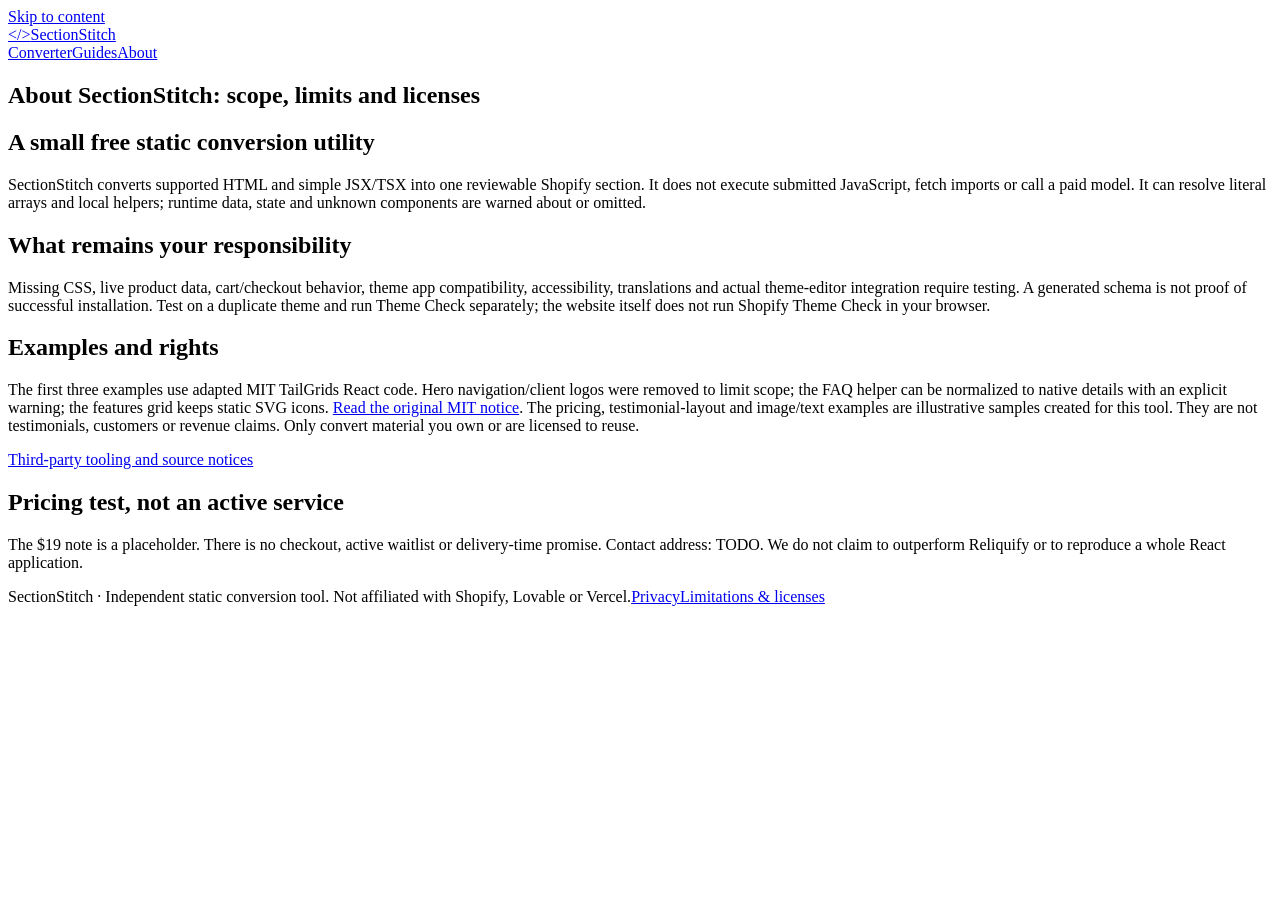
==== about/index.html @ 0855ffe8 "SectionStitch static site" ====
<!doctype html><html lang="en"><head><meta charset="utf-8"><meta name="viewport" content="width=device-width,initial-scale=1"><title>About SectionStitch: scope, limits and licenses | SectionStitch</title><meta name="description" content="What the static SectionStitch converter supports, what is omitted, how its examples are licensed and what its validation results do not prove."><link rel="canonical" href="https://xhq52465840.github.io/sectionstitch/about/"><meta name="robots" content="index,follow"><meta property="og:type" content="article"><meta property="og:title" content="About SectionStitch: scope, limits and licenses"><meta property="og:description" content="What the static SectionStitch converter supports, what is omitted, how its examples are licensed and what its validation results do not prove."><meta property="og:url" content="https://xhq52465840.github.io/sectionstitch/about/"><meta property="og:image" content="https://xhq52465840.github.io/sectionstitch/assets/og.png"><meta name="twitter:card" content="summary_large_image"><link rel="icon" href="/sectionstitch/assets/favicon.svg" type="image/svg+xml"><link rel="stylesheet" href="/sectionstitch/assets/site.css"><script type="application/ld+json">{"@context": "https://schema.org", "@type": "WebPage", "name": "About SectionStitch: scope, limits and licenses", "url": "https://xhq52465840.github.io/sectionstitch/about/"}</script></head><body><a class="skip" href="#main">Skip to content</a><header><nav class="wrap"><a href="/sectionstitch/" class="brand"><span class="brand-mark">&lt;/&gt;</span>SectionStitch</a><div class="navlinks"><a href="/sectionstitch/#tool">Converter</a><a href="/sectionstitch/guides/">Guides</a><a href="/sectionstitch/about/">About</a></div></nav></header><main id="main" class="wrap"><article><h1>About SectionStitch: scope, limits and licenses</h1><h2>A small free static conversion utility</h2><p>SectionStitch converts supported HTML and simple JSX/TSX into one reviewable Shopify section. It does not execute submitted JavaScript, fetch imports or call a paid model. It can resolve literal arrays and local helpers; runtime data, state and unknown components are warned about or omitted.</p><h2>What remains your responsibility</h2><p>Missing CSS, live product data, cart/checkout behavior, theme app compatibility, accessibility, translations and actual theme-editor integration require testing. A generated schema is not proof of successful installation. Test on a duplicate theme and run Theme Check separately; the website itself does not run Shopify Theme Check in your browser.</p><h2>Examples and rights</h2><p>The first three examples use adapted MIT TailGrids React code. Hero navigation/client logos were removed to limit scope; the FAQ helper can be normalized to native details with an explicit warning; the features grid keeps static SVG icons. <a href="/sectionstitch/assets/LICENSE-TailGrids.txt">Read the original MIT notice</a>. The pricing, testimonial-layout and image/text examples are illustrative samples created for this tool. They are not testimonials, customers or revenue claims. Only convert material you own or are licensed to reuse.</p><p><a href="/sectionstitch/assets/THIRD_PARTY_NOTICES.txt">Third-party tooling and source notices</a></p><h2>Pricing test, not an active service</h2><p>The $19 note is a placeholder. There is no checkout, active waitlist or delivery-time promise. Contact address: TODO. We do not claim to outperform Reliquify or to reproduce a whole React application.</p></article></main><footer><div class="wrap footer-row"><span>SectionStitch · Independent static conversion tool. Not affiliated with Shopify, Lovable or Vercel.</span><span><a href="/sectionstitch/privacy/">Privacy</a><a href="/sectionstitch/about/">Limitations & licenses</a></span></div></footer></body></html>
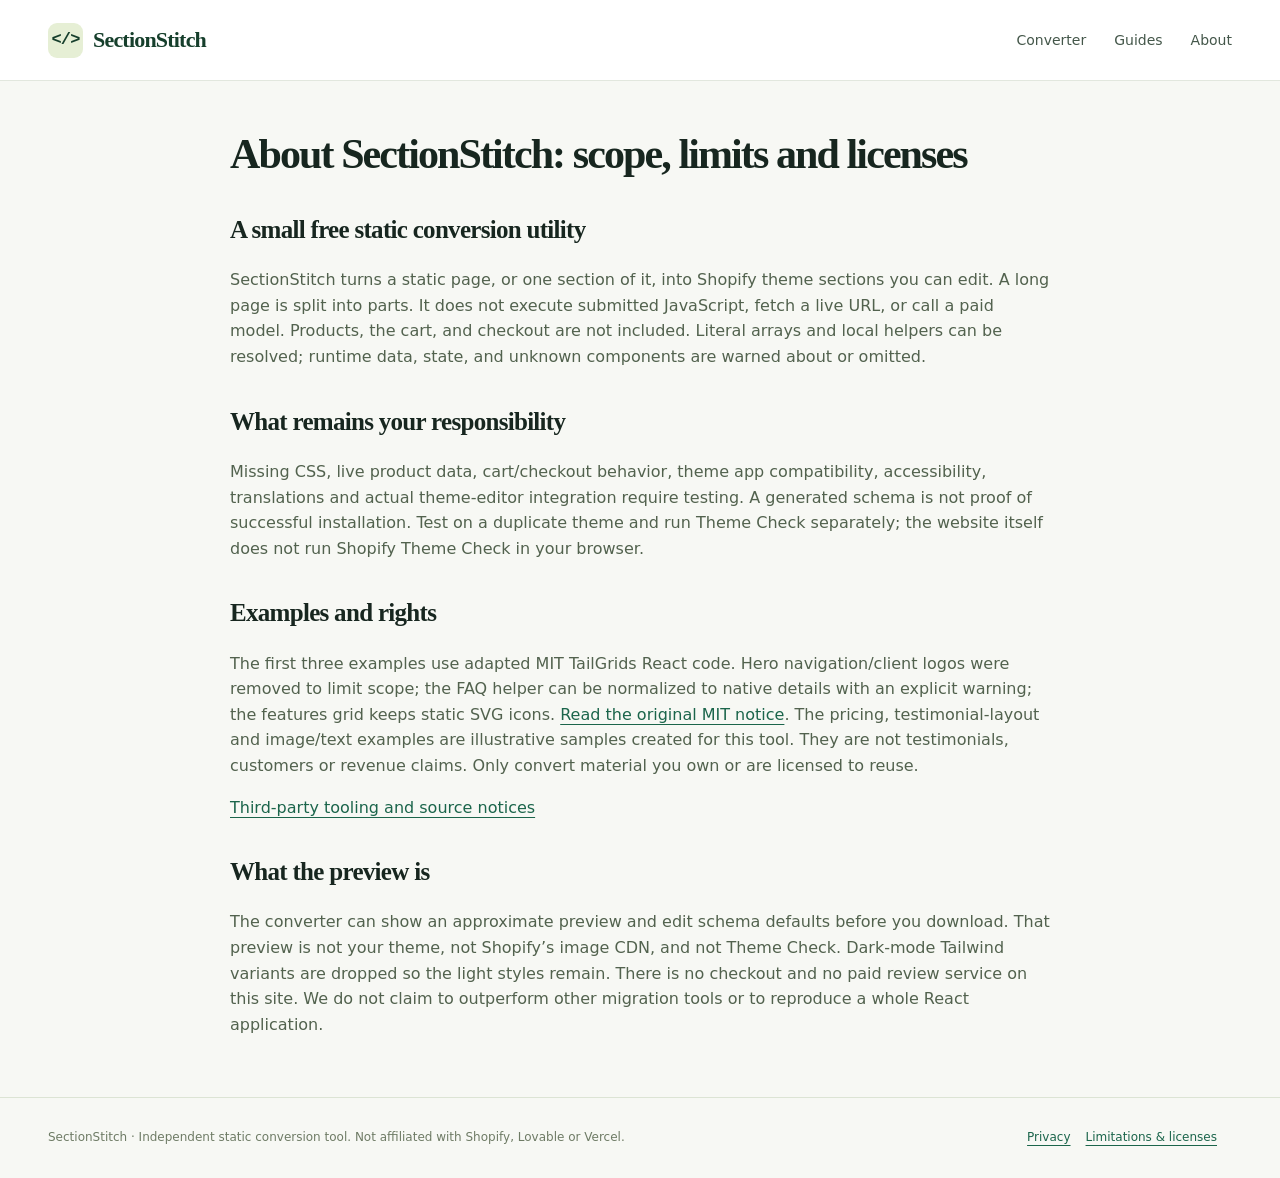
==== commit c0958f92: "Make the section tool usable before parking the idea. Show a preview and editable fields, split a pa" ====
--- a/about/index.html
+++ b/about/index.html
@@ -1 +1 @@
-<!doctype html><html lang="en"><head><meta charset="utf-8"><meta name="viewport" content="width=device-width,initial-scale=1"><title>About SectionStitch: scope, limits and licenses | SectionStitch</title><meta name="description" content="What the static SectionStitch converter supports, what is omitted, how its examples are licensed and what its validation results do not prove."><link rel="canonical" href="https://xhq52465840.github.io/sectionstitch/about/"><meta name="robots" content="index,follow"><meta property="og:type" content="article"><meta property="og:title" content="About SectionStitch: scope, limits and licenses"><meta property="og:description" content="What the static SectionStitch converter supports, what is omitted, how its examples are licensed and what its validation results do not prove."><meta property="og:url" content="https://xhq52465840.github.io/sectionstitch/about/"><meta property="og:image" content="https://xhq52465840.github.io/sectionstitch/assets/og.png"><meta name="twitter:card" content="summary_large_image"><link rel="icon" href="/sectionstitch/assets/favicon.svg" type="image/svg+xml"><link rel="stylesheet" href="/sectionstitch/assets/site.css"><script type="application/ld+json">{"@context": "https://schema.org", "@type": "WebPage", "name": "About SectionStitch: scope, limits and licenses", "url": "https://xhq52465840.github.io/sectionstitch/about/"}</script></head><body><a class="skip" href="#main">Skip to content</a><header><nav class="wrap"><a href="/sectionstitch/" class="brand"><span class="brand-mark">&lt;/&gt;</span>SectionStitch</a><div class="navlinks"><a href="/sectionstitch/#tool">Converter</a><a href="/sectionstitch/guides/">Guides</a><a href="/sectionstitch/about/">About</a></div></nav></header><main id="main" class="wrap"><article><h1>About SectionStitch: scope, limits and licenses</h1><h2>A small free static conversion utility</h2><p>SectionStitch converts supported HTML and simple JSX/TSX into one reviewable Shopify section. It does not execute submitted JavaScript, fetch imports or call a paid model. It can resolve literal arrays and local helpers; runtime data, state and unknown components are warned about or omitted.</p><h2>What remains your responsibility</h2><p>Missing CSS, live product data, cart/checkout behavior, theme app compatibility, accessibility, translations and actual theme-editor integration require testing. A generated schema is not proof of successful installation. Test on a duplicate theme and run Theme Check separately; the website itself does not run Shopify Theme Check in your browser.</p><h2>Examples and rights</h2><p>The first three examples use adapted MIT TailGrids React code. Hero navigation/client logos were removed to limit scope; the FAQ helper can be normalized to native details with an explicit warning; the features grid keeps static SVG icons. <a href="/sectionstitch/assets/LICENSE-TailGrids.txt">Read the original MIT notice</a>. The pricing, testimonial-layout and image/text examples are illustrative samples created for this tool. They are not testimonials, customers or revenue claims. Only convert material you own or are licensed to reuse.</p><p><a href="/sectionstitch/assets/THIRD_PARTY_NOTICES.txt">Third-party tooling and source notices</a></p><h2>Pricing test, not an active service</h2><p>The $19 note is a placeholder. There is no checkout, active waitlist or delivery-time promise. Contact address: TODO. We do not claim to outperform Reliquify or to reproduce a whole React application.</p></article></main><footer><div class="wrap footer-row"><span>SectionStitch · Independent static conversion tool. Not affiliated with Shopify, Lovable or Vercel.</span><span><a href="/sectionstitch/privacy/">Privacy</a><a href="/sectionstitch/about/">Limitations & licenses</a></span></div></footer></body></html>+<!doctype html><html lang="en"><head><meta charset="utf-8"><meta name="viewport" content="width=device-width,initial-scale=1"><title>About SectionStitch: scope, limits and licenses | SectionStitch</title><meta name="description" content="What the static SectionStitch converter supports, what is omitted, how its examples are licensed and what its validation results do not prove."><link rel="canonical" href="https://xhq52465840.github.io/sectionstitch/about/"><meta name="robots" content="index,follow"><meta property="og:type" content="article"><meta property="og:title" content="About SectionStitch: scope, limits and licenses"><meta property="og:description" content="What the static SectionStitch converter supports, what is omitted, how its examples are licensed and what its validation results do not prove."><meta property="og:url" content="https://xhq52465840.github.io/sectionstitch/about/"><meta property="og:image" content="https://xhq52465840.github.io/sectionstitch/assets/og.png"><meta name="twitter:card" content="summary_large_image"><link rel="icon" href="../assets/favicon.svg" type="image/svg+xml"><link rel="stylesheet" href="../assets/site.css"><script type="application/ld+json">{"@context": "https://schema.org", "@type": "WebPage", "name": "About SectionStitch: scope, limits and licenses", "url": "https://xhq52465840.github.io/sectionstitch/about/"}</script></head><body><a class="skip" href="#main">Skip to content</a><header><nav class="wrap"><a href="../" class="brand"><span class="brand-mark">&lt;/&gt;</span>SectionStitch</a><div class="navlinks"><a href="../#tool">Converter</a><a href="../guides/">Guides</a><a href="../about/">About</a></div></nav></header><main id="main" class="wrap"><article><h1>About SectionStitch: scope, limits and licenses</h1><h2>A small free static conversion utility</h2><p>SectionStitch turns a static page, or one section of it, into Shopify theme sections you can edit. A long page is split into parts. It does not execute submitted JavaScript, fetch a live URL, or call a paid model. Products, the cart, and checkout are not included. Literal arrays and local helpers can be resolved; runtime data, state, and unknown components are warned about or omitted.</p><h2>What remains your responsibility</h2><p>Missing CSS, live product data, cart/checkout behavior, theme app compatibility, accessibility, translations and actual theme-editor integration require testing. A generated schema is not proof of successful installation. Test on a duplicate theme and run Theme Check separately; the website itself does not run Shopify Theme Check in your browser.</p><h2>Examples and rights</h2><p>The first three examples use adapted MIT TailGrids React code. Hero navigation/client logos were removed to limit scope; the FAQ helper can be normalized to native details with an explicit warning; the features grid keeps static SVG icons. <a href="../assets/LICENSE-TailGrids.txt">Read the original MIT notice</a>. The pricing, testimonial-layout and image/text examples are illustrative samples created for this tool. They are not testimonials, customers or revenue claims. Only convert material you own or are licensed to reuse.</p><p><a href="../assets/THIRD_PARTY_NOTICES.txt">Third-party tooling and source notices</a></p><h2>What the preview is</h2><p>The converter can show an approximate preview and edit schema defaults before you download. That preview is not your theme, not Shopify’s image CDN, and not Theme Check. Dark-mode Tailwind variants are dropped so the light styles remain. There is no checkout and no paid review service on this site. We do not claim to outperform other migration tools or to reproduce a whole React application.</p></article></main><footer><div class="wrap footer-row"><span>SectionStitch · Independent static conversion tool. Not affiliated with Shopify, Lovable or Vercel.</span><span><a href="../privacy/">Privacy</a><a href="../about/">Limitations & licenses</a></span></div></footer></body></html>
--- a/assets/site.css
+++ b/assets/site.css
@@ -0,0 +1,67 @@
+:root{font-family:Inter,ui-sans-serif,system-ui,-apple-system,BlinkMacSystemFont,"Segoe UI",sans-serif;color:#17261f;background:#f7f8f4;font-synthesis:none;line-height:1.6}*{box-sizing:border-box}body{margin:0}a{color:#1b654b;text-underline-offset:4px}a:hover{color:#0e392a}button,input,textarea,select{font:inherit}button,a,input,textarea,select{outline-offset:4px}button{cursor:pointer}button:disabled{cursor:not-allowed;opacity:.48}button:focus-visible,a:focus-visible,textarea:focus-visible,input:focus-visible,select:focus-visible{outline:3px solid #77ad54}.wrap{max-width:1240px;margin:auto;padding:0 28px}header{background:#fff;border-bottom:1px solid #e2e7de}nav{display:flex;justify-content:space-between;align-items:center;min-height:80px;gap:20px}.brand{font-weight:800;color:#163f2c;text-decoration:none;font-size:22px;letter-spacing:-.8px;display:flex;align-items:center;gap:10px}.brand-mark{display:grid;place-items:center;width:35px;height:35px;background:#e6efd5;border-radius:9px;font-family:monospace;font-size:17px}.navlinks{display:flex;gap:28px;font-size:14px}.navlinks a{text-decoration:none;color:#44574a}.hero{padding:64px 0 30px;display:flex;justify-content:space-between;gap:44px;align-items:center}.eyebrow{display:inline-flex;align-items:center;gap:8px;font-size:12px;font-weight:700;letter-spacing:.12em;text-transform:uppercase;color:#48703c}.dot{width:7px;height:7px;background:#6c9c40;border-radius:50%}h1{font-size:clamp(34px,4vw,52px);letter-spacing:-1.9px;line-height:1.12;max-width:790px;margin:15px 0 20px;font-weight:750}.hero p{color:#5b6a5d;max-width:720px;margin:0;font-size:17px}.hero-note{flex-shrink:0;max-width:200px;font-size:13px;border-left:1px solid #d6dfd0;padding:12px 0 12px 25px;color:#60705e}.hero-note strong{color:#355332;display:block;margin-bottom:7px}.tags{display:flex;gap:18px;flex-wrap:wrap;margin:24px 0 0;color:#63715f;font-size:12px}.tags span:before{content:'✓';color:#598233;margin-right:6px}.workspace{border:1px solid #d8e0d3;border-radius:16px;background:white;overflow:hidden;box-shadow:0 14px 45px #183c2010;margin:8px 0 25px}.toolbar{display:flex;justify-content:space-between;align-items:center;flex-wrap:wrap;gap:15px;padding:18px 22px;border-bottom:1px solid #e0e6db;background:#fbfcf9}.toolbar label{font-size:12px;color:#596b57;display:flex;gap:10px;align-items:center}.toolbar select,.toolbar input{font-size:13px;padding:8px 10px;border:1px solid #cfd9c9;border-radius:7px;background:white;max-width:260px;color:#273b2c}.editor-grid{display:grid;grid-template-columns:1fr 1fr}.editor{min-width:0}.editor+ .editor{border-left:1px solid #e1e6dd}.editor-title{padding:15px 22px;display:flex;justify-content:space-between;font-size:12px;color:#61715c;font-weight:600}.editor-title span{font-weight:400;color:#889181}.editor textarea{display:block;resize:vertical;border:0;border-radius:0;width:100%;height:360px;padding:0 22px 24px;font-family:ui-monospace,SFMono-Regular,Consolas,monospace;font-size:12px;line-height:1.7;color:#344837;background:#fff;tab-size:2}.editor.output textarea{background:#f3f6ef;color:#365a37}.editor.output .editor-title{background:#f3f6ef}.action-row{display:flex;justify-content:space-between;gap:18px;align-items:center;padding:18px 22px;border-top:1px solid #dde4d7}.button{display:inline-flex;align-items:center;justify-content:center;background:#23563d;color:white;border:1px solid #23563d;padding:11px 19px;border-radius:8px;font-size:13px;font-weight:650;text-decoration:none}.button:hover{background:#163f2b;color:white}.button.secondary{background:white;color:#345a3c;border-color:#c9d8c0}.actions{display:flex;gap:10px}.status{font-size:12px;color:#63765c;max-width:560px}.stats{font-size:12px;color:#315e3b;margin-bottom:6px}.warnings{padding:0 4px;margin:0 0 38px}.warnings summary{cursor:pointer;font-size:13px;color:#68745d}.warnings ul{font-size:13px;color:#6d674b;line-height:1.8;background:#f8f5e9;border:1px solid #e7e1c9;padding:18px 24px 18px 40px;border-radius:10px;max-height:230px;overflow:auto}.explainer{display:grid;grid-template-columns:repeat(3,1fr);gap:35px;padding:25px 0 45px;border-bottom:1px solid #dde4d7}.step{font-size:12px;color:#87977b;font-weight:700}.explainer h2{font-size:17px;letter-spacing:-.4px;margin:9px 0}.explainer p{font-size:14px;color:#66735f}.section{padding:36px 0}h2{font-size:26px;letter-spacing:-.7px;line-height:1.3}.guidegrid{display:grid;grid-template-columns:repeat(4,1fr);gap:14px}.guide-card{padding:21px;border:1px solid #dde4d7;border-radius:10px;background:#fff;text-decoration:none}.guide-card h3{font-size:15px;color:#243d2a;margin:0 0 10px;line-height:1.4}.guide-card p{font-size:12px;color:#6b7863;margin:0}.faq-grid{display:grid;grid-template-columns:1fr 1fr;gap:20px}.faq-grid details{border-bottom:1px solid #dce4d4;padding:16px 0;font-size:14px}.faq-grid summary{cursor:pointer;font-weight:600}.faq-grid p{color:#64745a}.monetize{padding:23px 28px;background:#eaf0e2;border-radius:12px;display:flex;justify-content:space-between;gap:20px;align-items:center}.monetize h2{font-size:19px;margin:0 0 5px}.monetize p{margin:0;font-size:13px;color:#617054}.disabled{pointer-events:none;opacity:.5}footer{border-top:1px solid #dce4d4;margin-top:50px;padding:30px 0;color:#6e7b65;font-size:12px}.footer-row{display:flex;justify-content:space-between;gap:20px;flex-wrap:wrap}.footer-row a{margin-right:15px}article{max-width:820px;margin:50px auto 60px}article h1{font-size:42px;max-width:none}article h2{font-size:25px;margin-top:36px}article p,article li{color:#52624e;font-size:16px}article pre{background:#182a20;color:#e3eddc;padding:22px;border-radius:10px;font-size:12px;overflow-x:auto;line-height:1.7}article code:not(pre code){background:#e9eddf;font-size:.9em;padding:2px 5px;border-radius:4px}.note{border-left:3px solid #8da961;background:#eff2e8;padding:16px 20px}.breadcrumbs{font-size:13px;color:#758268}.skip{position:absolute;left:-999px}.skip:focus{position:fixed;left:20px;top:10px;background:#fff;z-index:10;padding:10px}.related{padding:20px;background:#edf2e5;border-radius:10px;margin-top:35px}noscript{display:block;padding:16px;background:#fff0db} @media(max-width:800px){.wrap{padding:0 18px}.hero{padding:36px 0 25px}.hero-note{display:none}.editor-grid{grid-template-columns:1fr}.editor+.editor{border-left:0;border-top:1px solid #dde4d7}.editor textarea{height:250px}.guidegrid{grid-template-columns:1fr 1fr}.explainer{gap:20px}.action-row{align-items:flex-start;flex-direction:column}.toolbar{align-items:flex-start}.faq-grid{grid-template-columns:1fr}.monetize{align-items:flex-start;flex-direction:column}article h1{font-size:33px}.navlinks{gap:16px}.brand{font-size:19px}}@media(max-width:480px){.explainer{grid-template-columns:1fr}.guidegrid{grid-template-columns:1fr}.toolbar label{flex-direction:column;align-items:flex-start}.toolbar input{max-width:145px}.toolbar select{max-width:160px}.brand-mark{display:none}.actions{flex-wrap:wrap}.editor-title{padding:13px 17px}.editor textarea{padding:0 17px 17px}}@media(prefers-reduced-motion:reduce){*{scroll-behavior:auto!important}}
+.remember{font-size:12px;color:#596b57;display:flex;gap:8px;align-items:center}
+.remember input{margin:0}
+#open-file{padding:8px 12px}
+.workspace.drag{outline:2px dashed #23563d;outline-offset:-6px}
+.studio{margin:0 0 22px}
+.readiness{border-radius:12px;padding:14px 16px;margin-bottom:14px}
+.readiness h3{margin:0 0 6px;font-size:16px}
+.readiness p,.readiness li{margin:0;font-size:13px;color:#3f5144}
+.readiness ul{margin:8px 0 0;padding-left:18px}
+.readiness.ready{background:#e7f3ea;border:1px solid #b7d7c2}
+.readiness.review{background:#f8f5e9;border:1px solid #e7e1c9}
+.readiness.stop{background:#fdecea;border:1px solid #f0c2bc}
+.result-grid{display:grid;grid-template-columns:minmax(0,1.45fr) minmax(260px,.8fr);gap:14px;align-items:start}
+.preview-frame,.sim{border:1px solid #d8e0d3;border-radius:12px;background:#fff}
+.preview-bar{display:flex;justify-content:space-between;gap:12px;align-items:center;padding:10px 12px;border-bottom:1px solid #e0e6db;font-size:12px;color:#596b57}
+.hint{color:#889181}
+.viewport-toggle{display:flex;gap:6px}
+.viewport-toggle .button{padding:6px 10px}
+.viewport-toggle .button[aria-pressed="true"]{background:#23563d;color:#fff;border-color:#23563d}
+.preview-stage{background:#eef2ea;min-height:420px}
+.preview-stage iframe{display:block;width:100%;height:560px;border:0;background:#fff}
+.preview-stage.mobile iframe{width:390px;max-width:100%;margin:0 auto;border-left:1px solid #d8e0d3;border-right:1px solid #d8e0d3}
+.sim{padding:12px 14px 16px;max-height:640px;overflow:auto}
+.sim h3{font-size:14px;margin:14px 0 6px}
+.sim h3:first-child{margin-top:0}
+.sim label{display:block;font-size:12px;color:#596b57;margin:10px 0 0}
+.sim input,.sim textarea{display:block;width:100%;margin-top:4px;padding:8px;border:1px solid #cfd9c9;border-radius:7px;background:#fff;color:#273b2c}
+.sim input[type="color"]{width:64px;padding:4px;height:36px}
+.field-note,.field-error{font-size:12px;line-height:1.45;margin:6px 0 0}
+.field-note{color:#66735f}
+.field-error{color:#8a3b32}
+.block-card{border:1px solid #e0e6db;border-radius:8px;padding:8px 10px;margin-top:8px}
+.block-head{display:flex;align-items:center;gap:4px}
+.block-head strong{margin-right:auto;font-size:13px}
+.text-btn{background:transparent;border:0;color:#1b654b;padding:4px 6px;font-size:12px}
+.block-actions{display:flex;flex-wrap:wrap;gap:8px;margin-top:12px}
+h1,h2,.brand{font-family:"Iowan Old Style","Palatino Linotype",Palatino,Georgia,serif}
+.hero{padding:28px 0 16px}
+h1{font-weight:560}
+.bench{display:grid;grid-template-columns:minmax(300px,.86fr) minmax(0,1.14fr);align-items:stretch}
+.bench-input,.bench-result{min-width:0}
+.bench-result{border-left:1px solid #e1e6dd;background:#fbfcf9}
+.source-editor textarea{height:220px}
+.remember{padding:0 22px 14px}
+.code-file{border-top:1px solid #e1e6dd}
+.code-file summary{cursor:pointer;padding:12px 22px;font-size:13px;color:#4d6252}
+.code-file textarea{display:block;width:100%;height:200px;border:0;resize:vertical;padding:0 22px 18px;font-family:ui-monospace,SFMono-Regular,Consolas,monospace;font-size:12px;line-height:1.6;color:#365a37;background:#f3f6ef}
+.callout{padding:14px 16px;background:#f8f5e9;border-bottom:1px solid #e7e1c9}
+.callout strong{display:block;margin-bottom:4px}
+.callout p{margin:0;font-size:14px;color:#5c5640}
+.page-plan{padding:14px 16px;border-bottom:1px solid #e0e6db}
+.page-plan h3{margin:0 0 4px;font-size:16px}
+.page-plan p{margin:0 0 10px;font-size:13px;color:#5c6b58}
+.plan-row{display:flex;flex-wrap:wrap;gap:8px}
+.plan-card{text-align:left;border:1px solid #d5dfd0;background:#fff;border-radius:10px;padding:10px 12px;width:160px}
+.plan-card[aria-pressed="true"]{border-color:#23563d;background:#eef5ea}
+.plan-card:disabled{opacity:1;background:#fdecea;border-color:#f0c2bc;cursor:not-allowed}
+.plan-card strong{display:block;font-size:13px;color:#1d3b2c;overflow-wrap:anywhere}
+.plan-card span{display:-webkit-box;-webkit-line-clamp:2;-webkit-box-orient:vertical;overflow:hidden;font-size:12px;color:#66735f;font-weight:400}
+.download-all{margin-top:12px}
+.studio-empty{padding:48px 28px;color:#5c6b58}
+.studio-kicker{margin:0 0 6px;font-size:12px;font-weight:700;letter-spacing:.08em;text-transform:uppercase;color:#48703c}
+.studio-empty p:last-child{margin:0;font-size:15px;max-width:36ch}
+.preview-stage{min-height:360px}
+.preview-stage iframe{height:480px}
+@media(max-width:800px){.bench{grid-template-columns:1fr}.bench-result{border-left:0;border-top:1px solid #e1e6dd}.result-grid{grid-template-columns:1fr}.sim{max-height:none}.preview-stage iframe{height:420px}.plan-card{width:100%}}
